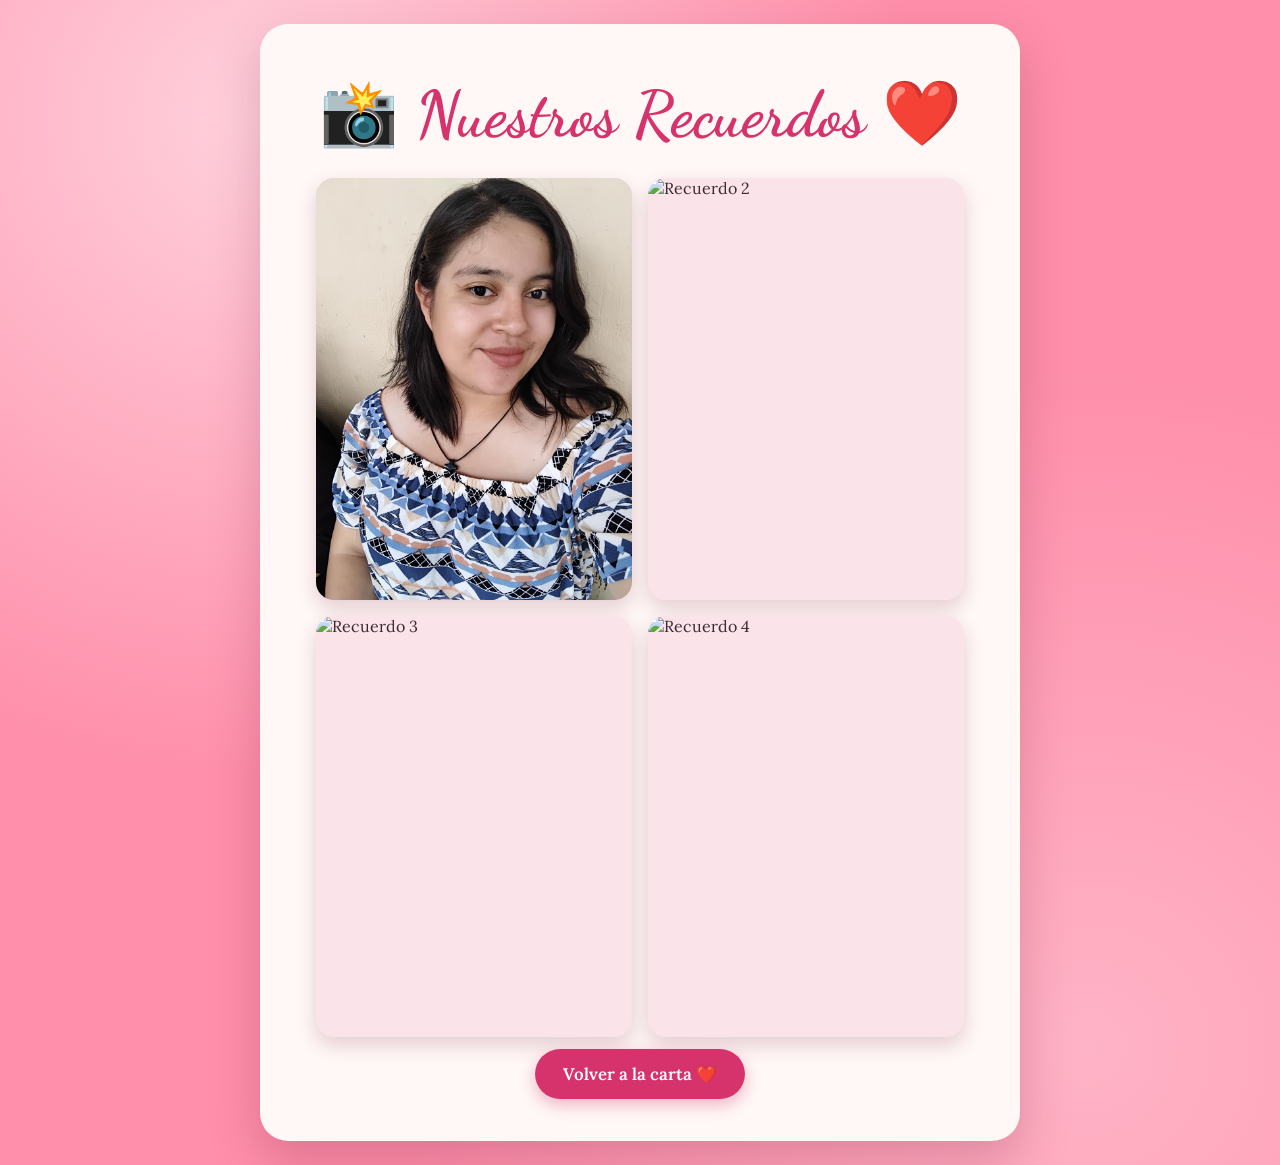
==== fotos.html @ 0646a53c "20" ====
<!DOCTYPE html>
<html lang="es">
<head>
<meta charset="UTF-8">
<meta name="viewport" content="width=device-width, initial-scale=1.0">
<link rel="preconnect" href="https://fonts.googleapis.com">
<link href="https://fonts.googleapis.com/css2?family=Dancing+Script:wght@600&family=Lora:ital,wght@0,400;0,600;1,400&display=swap" rel="stylesheet">
<link rel="stylesheet" href="style.css">
<title>Nuestros Recuerdos</title>
</head>
<body>
<div id="hearts"></div>
<div class="container">
  <div class="card">
    <h1>📸 Nuestros Recuerdos ❤️</h1>
    <div class="galeria">
      <figure><img src="w.jpeg" alt="Recuerdo 1"></figure>
      <figure><img src="fotos/foto2.jpg" alt="Recuerdo 2"></figure>
      <figure><img src="fotos/foto3.jpg" alt="Recuerdo 3"></figure>
      <figure><img src="fotos/foto4.jpg" alt="Recuerdo 4"></figure>
    </div>
    <div class="volver"><a class="btn" href="index.html">Volver a la carta ❤️</a></div>
  </div>
</div>
<div class="visor" id="visor"><img alt=""></div>
<script src="script.js"></script>
</body>
</html>
---- style.css ----
:root{
  --rosa:#d6336c; --rosa-suave:#fbe3ea; --vino:#7a1f3d; --crema:#fff8f6; --tinta:#3b2a31;
}
*{margin:0;padding:0;box-sizing:border-box}
html{scroll-behavior:smooth}
body{
  font-family:'Lora',Georgia,serif;color:var(--tinta);
  background:radial-gradient(circle at 20% 10%,#ffd1dc 0,transparent 45%),
             radial-gradient(circle at 85% 90%,#ffb3c6 0,transparent 45%),#ff8fab;
  min-height:100vh;padding:24px 16px;
}
#hearts{position:fixed;inset:0;overflow:hidden;pointer-events:none;z-index:0}
.heart{position:absolute;top:-40px;animation:fall linear forwards;opacity:.8}
@keyframes fall{to{transform:translateY(115vh) rotate(40deg)}}
 
.container{position:relative;z-index:1;max-width:760px;margin:0 auto}
.card{
  background:var(--crema);padding:clamp(24px,6vw,56px);border-radius:28px;
  box-shadow:0 20px 50px rgba(122,31,61,.25);animation:entrada 1.4s ease both;
}
@keyframes entrada{from{opacity:0;transform:translateY(40px)}to{opacity:1;transform:none}}
 
h1{font-family:'Dancing Script',cursive;font-size:clamp(2.6rem,9vw,4rem);text-align:center;color:var(--rosa);margin-bottom:28px;line-height:1.1}
p{line-height:1.9;font-size:clamp(1rem,2.6vw,1.15rem);margin-bottom:18px;max-width:62ch;margin-inline:auto}
.saludo{font-weight:600;color:var(--vino)}
.corazon{text-align:center;font-size:2rem;margin:30px 0 6px;animation:latido 1.4s infinite}
@keyframes latido{0%,100%{transform:scale(1)}50%{transform:scale(1.2)}}
h2{font-family:'Dancing Script',cursive;text-align:center;color:var(--rosa);font-size:clamp(2rem,7vw,3rem);margin-bottom:14px}
.firma{text-align:right;font-style:italic;color:var(--vino)}
h3{margin-top:10px;text-align:right;font-family:'Dancing Script',cursive;font-size:1.8rem;color:var(--vino)}
 
.respuesta{display:flex;gap:16px;justify-content:center;flex-wrap:wrap;margin:22px 0 8px;min-height:64px;position:relative}
.buttons{margin-top:34px;display:flex;gap:14px;justify-content:center;flex-wrap:wrap;border-top:1px dashed #e8b4c4;padding-top:28px}
.btn{
  font:inherit;font-weight:600;border:0;cursor:pointer;background:var(--rosa);color:#fff;
  padding:14px 28px;border-radius:999px;text-decoration:none;font-size:1.05rem;
  transition:transform .25s,box-shadow .25s;box-shadow:0 6px 16px rgba(214,51,108,.35);
}
.btn:hover,.btn:focus-visible{transform:scale(1.06);box-shadow:0 10px 22px rgba(214,51,108,.45)}
.btn:focus-visible{outline:3px solid var(--vino);outline-offset:3px}
.btn.si{background:#e03168;font-size:1.2rem;padding:16px 40px}
.btn.no{background:#fff;color:var(--vino);box-shadow:0 0 0 2px #e8b4c4}
.btn.suave{background:var(--vino)}
 
/* gracias */
.centro{display:flex;align-items:center;justify-content:center;min-height:calc(100dvh - 48px)}
.centro .card{text-align:center}
.centro p{text-align:center}
.fecha{font-family:'Dancing Script',cursive;font-size:2rem;color:var(--rosa);margin-top:10px}
 
/* fotos */
.galeria{display:grid;grid-template-columns:repeat(auto-fit,minmax(230px,1fr));gap:16px;margin:26px 0}
.galeria figure{aspect-ratio:3/4;border-radius:18px;overflow:hidden;background:var(--rosa-suave);box-shadow:0 8px 20px rgba(122,31,61,.2);cursor:zoom-in;transition:transform .3s}
.galeria figure:hover{transform:translateY(-4px) rotate(-1deg)}
.galeria img{width:100%;height:100%;object-fit:cover;display:block}
.visor{position:fixed;inset:0;background:rgba(40,10,20,.88);display:none;align-items:center;justify-content:center;z-index:10;padding:20px;cursor:zoom-out}
.visor.abierto{display:flex}
.visor img{max-width:100%;max-height:100%;border-radius:12px}
.volver{text-align:center;margin-top:10px}
 
@media(prefers-reduced-motion:reduce){*{animation:none!important;transition:none!important}}
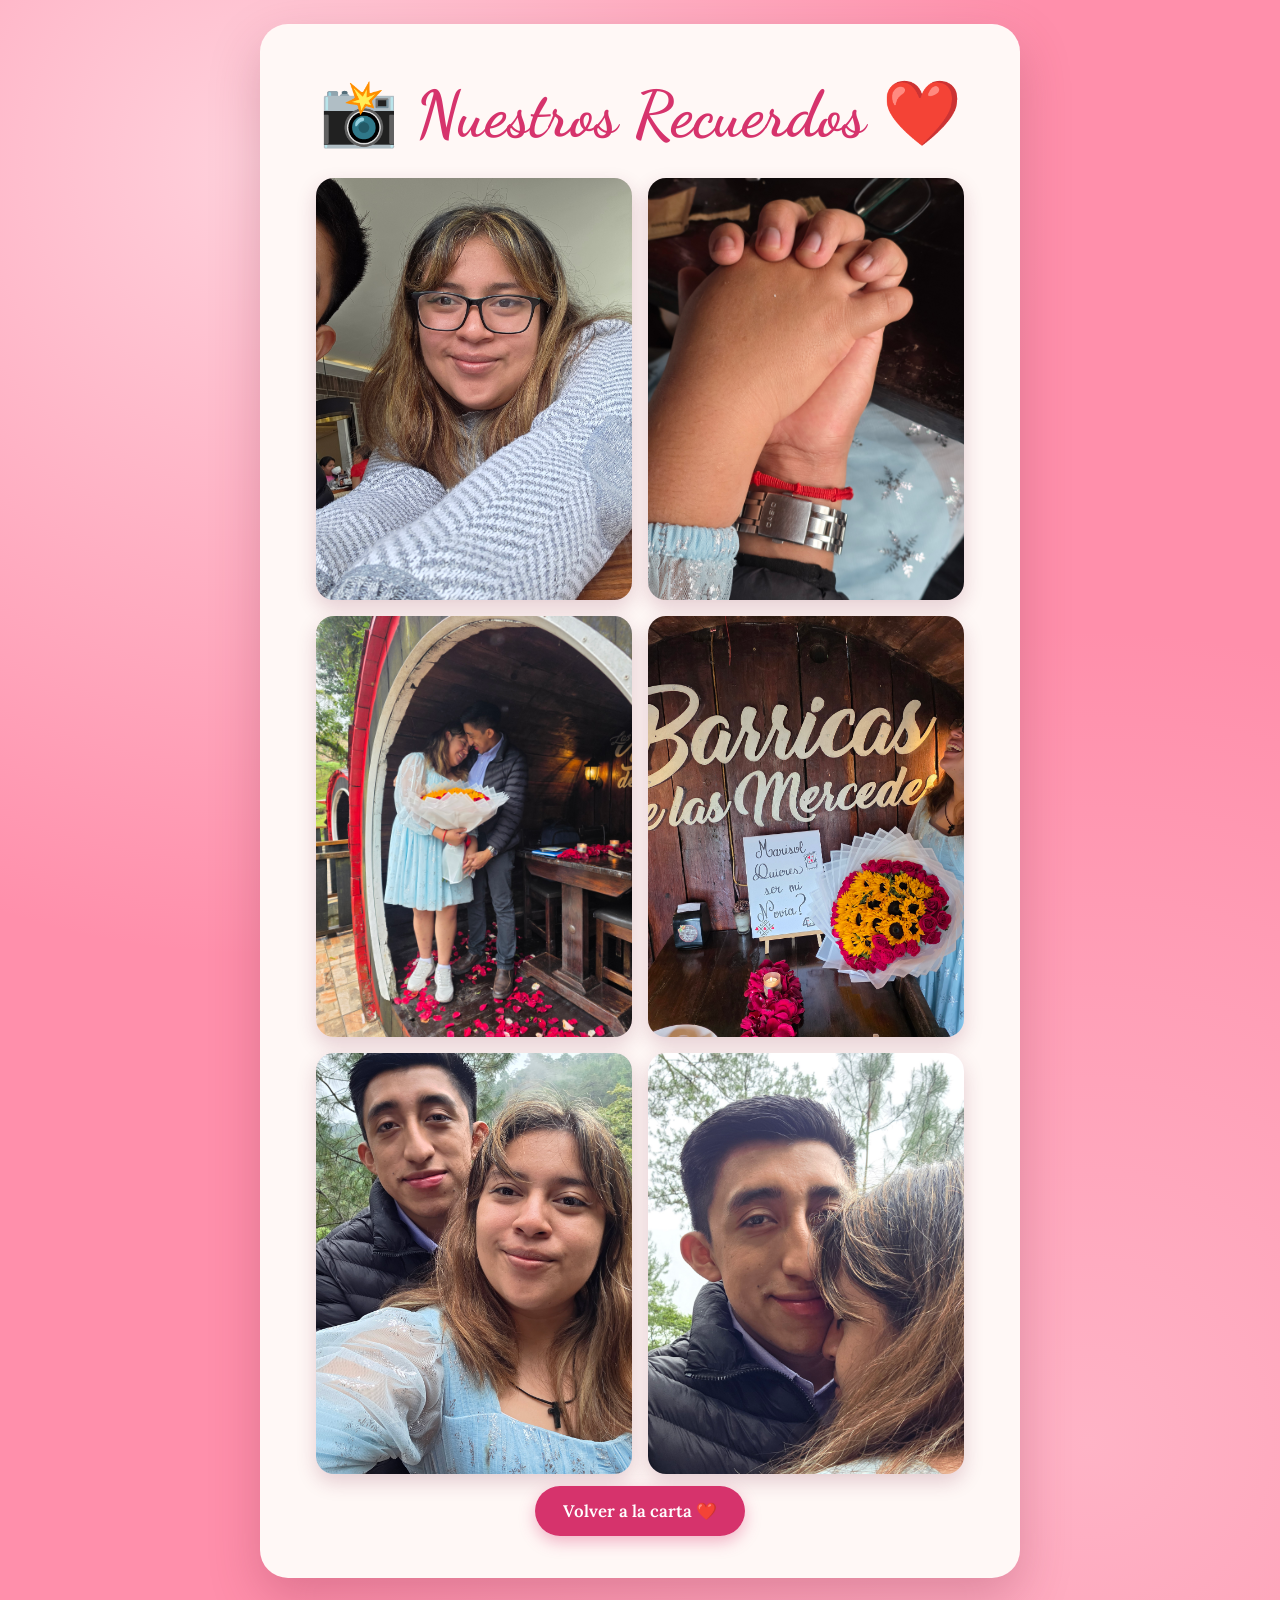
==== commit f0c69ba7: "ft" ====
--- a/fotos.html
+++ b/fotos.html
@@ -14,10 +14,12 @@
   <div class="card">
     <h1>📸 Nuestros Recuerdos ❤️</h1>
     <div class="galeria">
-      <figure><img src="w.jpeg" alt="Recuerdo 1"></figure>
-      <figure><img src="fotos/foto2.jpg" alt="Recuerdo 2"></figure>
-      <figure><img src="fotos/foto3.jpg" alt="Recuerdo 3"></figure>
-      <figure><img src="fotos/foto4.jpg" alt="Recuerdo 4"></figure>
+      <figure><img src="0.jpg" alt="Recuerdo 1"></figure>
+      <figure><img src="5.jpg" alt="Recuerdo 4"></figure>
+      <figure><img src="1.jpg" alt="Recuerdo 1"></figure>
+      <figure><img src="2.jpg" alt="Recuerdo 2"></figure>
+      <figure><img src="3.jpg" alt="Recuerdo 3"></figure>
+      <figure><img src="4.jpg" alt="Recuerdo 4"></figure>
     </div>
     <div class="volver"><a class="btn" href="index.html">Volver a la carta ❤️</a></div>
   </div>
